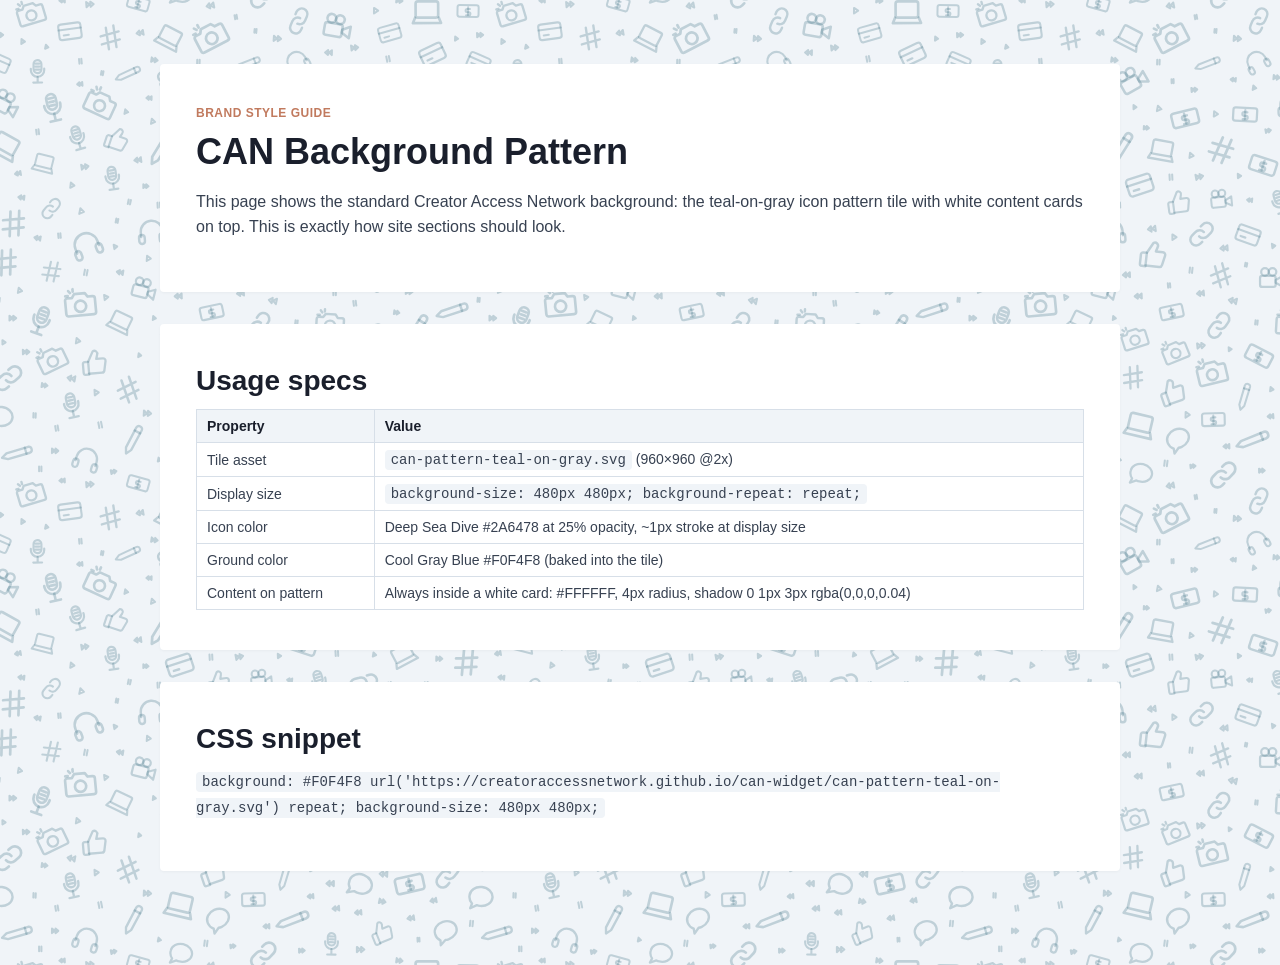
==== can-pattern-preview.html @ 8ebc1017 "Add live preview page for the brand background pattern" ====
<!doctype html>
<html lang="en">
<head>
<meta charset="utf-8">
<meta name="viewport" content="width=device-width, initial-scale=1">
<title>CAN Background Pattern — Live Preview</title>
<style>
  body {
    margin: 0;
    font-family: 'Open Sans', -apple-system, 'Segoe UI', Helvetica, Arial, sans-serif;
    color: #374151;
    background: #F0F4F8 url('can-pattern-teal-on-gray.svg') repeat;
    background-size: 480px 480px;
  }
  .wrap { max-width: 960px; margin: 0 auto; padding: 64px 24px; }
  .card {
    background: #FFFFFF;
    border-radius: 4px;
    box-shadow: 0 1px 3px rgba(0,0,0,0.04);
    padding: 40px 36px;
    margin-bottom: 32px;
  }
  h1 { color: #1A1F2C; font-size: 36px; line-height: 1.15; margin: 0 0 16px; }
  h2 { color: #1A1F2C; font-size: 28px; line-height: 1.2; margin: 0 0 12px; }
  p { font-size: 16px; line-height: 1.6; margin: 0 0 12px; }
  .eyebrow { color: #C17A5E; font-size: 12px; font-weight: 600; letter-spacing: 0.5px; text-transform: uppercase; margin: 0 0 8px; }
  code { background: #F0F4F8; border-radius: 4px; padding: 2px 6px; font-size: 14px; }
  table { border-collapse: collapse; width: 100%; font-size: 14px; }
  td, th { border: 1px solid #D7DFE8; padding: 8px 10px; text-align: left; }
  th { background: #F0F4F8; color: #1A1F2C; }
</style>
</head>
<body>
  <div class="wrap">
    <div class="card">
      <p class="eyebrow">Brand Style Guide</p>
      <h1>CAN Background Pattern</h1>
      <p>This page shows the standard Creator Access Network background: the teal-on-gray icon pattern tile with white content cards on top. This is exactly how site sections should look.</p>
    </div>
    <div class="card">
      <h2>Usage specs</h2>
      <table>
        <tr><th>Property</th><th>Value</th></tr>
        <tr><td>Tile asset</td><td><code>can-pattern-teal-on-gray.svg</code> (960&times;960 @2x)</td></tr>
        <tr><td>Display size</td><td><code>background-size: 480px 480px; background-repeat: repeat;</code></td></tr>
        <tr><td>Icon color</td><td>Deep Sea Dive #2A6478 at 25% opacity, ~1px stroke at display size</td></tr>
        <tr><td>Ground color</td><td>Cool Gray Blue #F0F4F8 (baked into the tile)</td></tr>
        <tr><td>Content on pattern</td><td>Always inside a white card: #FFFFFF, 4px radius, shadow 0 1px 3px rgba(0,0,0,0.04)</td></tr>
      </table>
    </div>
    <div class="card">
      <h2>CSS snippet</h2>
      <p><code>background: #F0F4F8 url('https://creatoraccessnetwork.github.io/can-widget/can-pattern-teal-on-gray.svg') repeat; background-size: 480px 480px;</code></p>
    </div>
  </div>
</body>
</html>
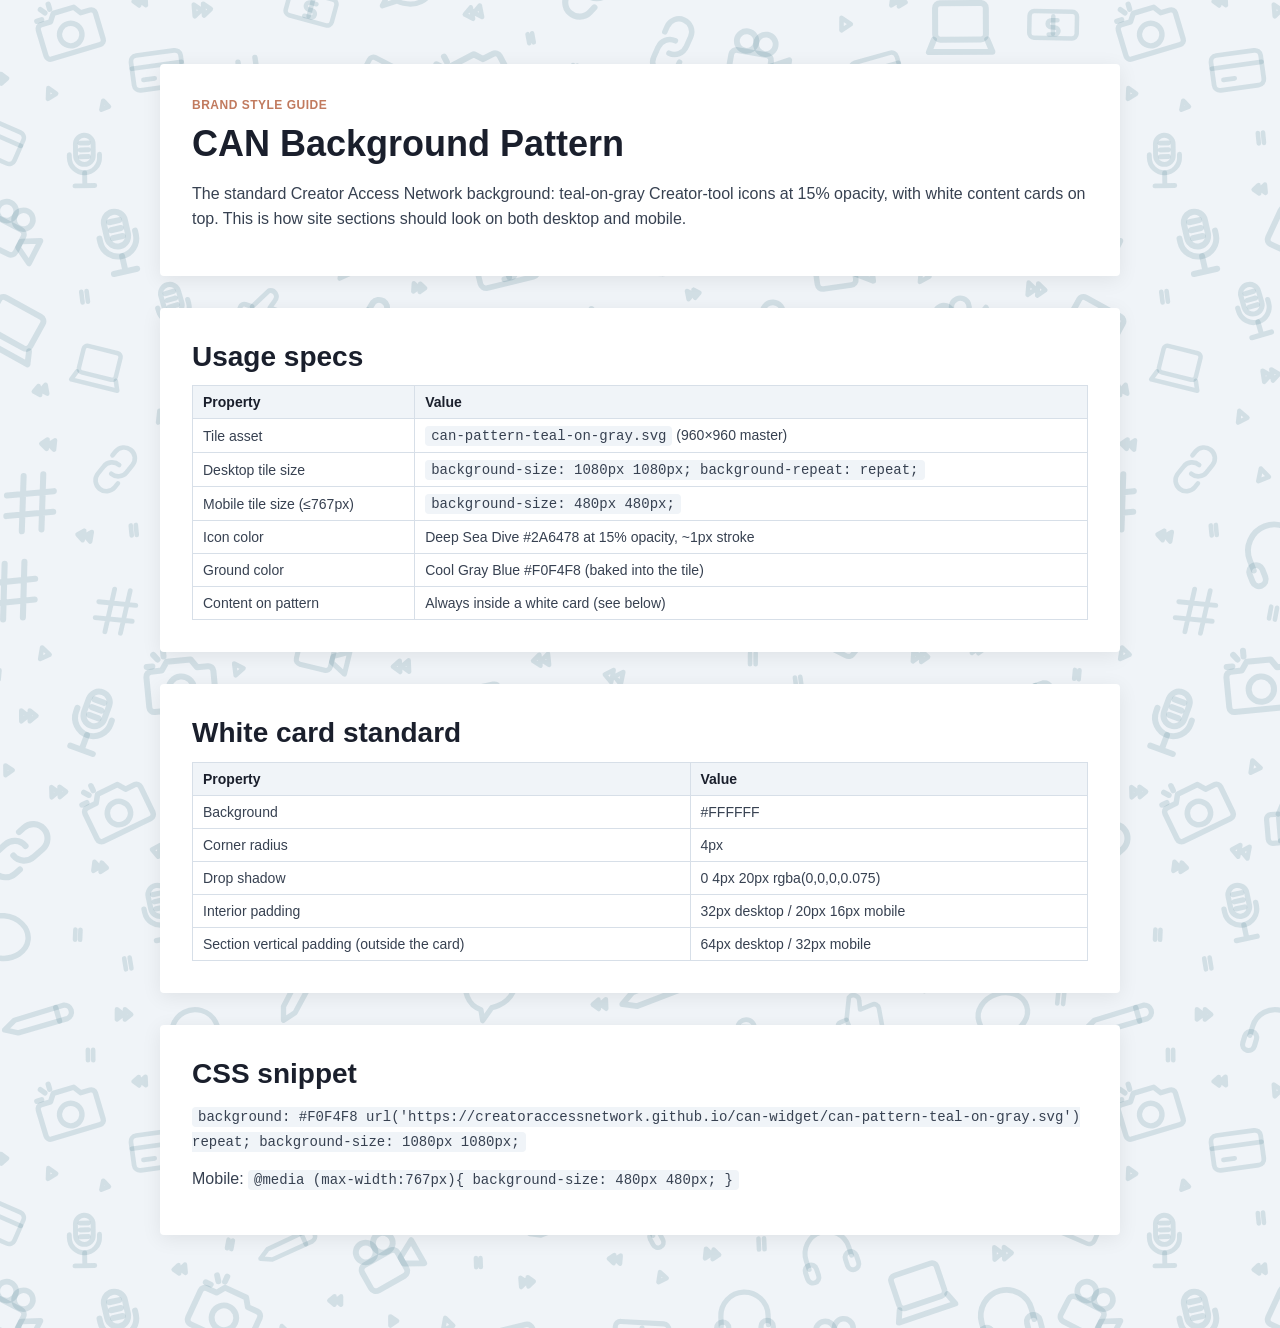
==== commit e8f17a0e: "Preview page: 15% pattern, responsive 1080/480 sizing, standardized card shadow" ====
--- a/can-pattern-preview.html
+++ b/can-pattern-preview.html
@@ -5,21 +5,24 @@
 <meta name="viewport" content="width=device-width, initial-scale=1">
 <title>CAN Background Pattern — Live Preview</title>
 <style>
+  :root { --tile: 1080px; }
   body {
     margin: 0;
     font-family: 'Open Sans', -apple-system, 'Segoe UI', Helvetica, Arial, sans-serif;
     color: #374151;
     background: #F0F4F8 url('can-pattern-teal-on-gray.svg') repeat;
-    background-size: 480px 480px;
+    background-size: 1080px 1080px;
   }
+  @media (max-width: 767px) { body { background-size: 480px 480px; } }
   .wrap { max-width: 960px; margin: 0 auto; padding: 64px 24px; }
   .card {
     background: #FFFFFF;
     border-radius: 4px;
-    box-shadow: 0 1px 3px rgba(0,0,0,0.04);
-    padding: 40px 36px;
+    box-shadow: 0 4px 20px rgba(0,0,0,0.075);
+    padding: 32px;
     margin-bottom: 32px;
   }
+  @media (max-width: 767px) { .card { padding: 20px 16px; } }
   h1 { color: #1A1F2C; font-size: 36px; line-height: 1.15; margin: 0 0 16px; }
   h2 { color: #1A1F2C; font-size: 28px; line-height: 1.2; margin: 0 0 12px; }
   p { font-size: 16px; line-height: 1.6; margin: 0 0 12px; }
@@ -35,22 +38,35 @@
     <div class="card">
       <p class="eyebrow">Brand Style Guide</p>
       <h1>CAN Background Pattern</h1>
-      <p>This page shows the standard Creator Access Network background: the teal-on-gray icon pattern tile with white content cards on top. This is exactly how site sections should look.</p>
+      <p>The standard Creator Access Network background: teal-on-gray Creator-tool icons at 15% opacity, with white content cards on top. This is how site sections should look on both desktop and mobile.</p>
     </div>
     <div class="card">
       <h2>Usage specs</h2>
       <table>
         <tr><th>Property</th><th>Value</th></tr>
-        <tr><td>Tile asset</td><td><code>can-pattern-teal-on-gray.svg</code> (960&times;960 @2x)</td></tr>
-        <tr><td>Display size</td><td><code>background-size: 480px 480px; background-repeat: repeat;</code></td></tr>
-        <tr><td>Icon color</td><td>Deep Sea Dive #2A6478 at 25% opacity, ~1px stroke at display size</td></tr>
+        <tr><td>Tile asset</td><td><code>can-pattern-teal-on-gray.svg</code> (960&times;960 master)</td></tr>
+        <tr><td>Desktop tile size</td><td><code>background-size: 1080px 1080px; background-repeat: repeat;</code></td></tr>
+        <tr><td>Mobile tile size (&le;767px)</td><td><code>background-size: 480px 480px;</code></td></tr>
+        <tr><td>Icon color</td><td>Deep Sea Dive #2A6478 at 15% opacity, ~1px stroke</td></tr>
         <tr><td>Ground color</td><td>Cool Gray Blue #F0F4F8 (baked into the tile)</td></tr>
-        <tr><td>Content on pattern</td><td>Always inside a white card: #FFFFFF, 4px radius, shadow 0 1px 3px rgba(0,0,0,0.04)</td></tr>
+        <tr><td>Content on pattern</td><td>Always inside a white card (see below)</td></tr>
+      </table>
+    </div>
+    <div class="card">
+      <h2>White card standard</h2>
+      <table>
+        <tr><th>Property</th><th>Value</th></tr>
+        <tr><td>Background</td><td>#FFFFFF</td></tr>
+        <tr><td>Corner radius</td><td>4px</td></tr>
+        <tr><td>Drop shadow</td><td>0 4px 20px rgba(0,0,0,0.075)</td></tr>
+        <tr><td>Interior padding</td><td>32px desktop / 20px 16px mobile</td></tr>
+        <tr><td>Section vertical padding (outside the card)</td><td>64px desktop / 32px mobile</td></tr>
       </table>
     </div>
     <div class="card">
       <h2>CSS snippet</h2>
-      <p><code>background: #F0F4F8 url('https://creatoraccessnetwork.github.io/can-widget/can-pattern-teal-on-gray.svg') repeat; background-size: 480px 480px;</code></p>
+      <p><code>background: #F0F4F8 url('https://creatoraccessnetwork.github.io/can-widget/can-pattern-teal-on-gray.svg') repeat; background-size: 1080px 1080px;</code></p>
+      <p>Mobile: <code>@media (max-width:767px){ background-size: 480px 480px; }</code></p>
     </div>
   </div>
 </body>
